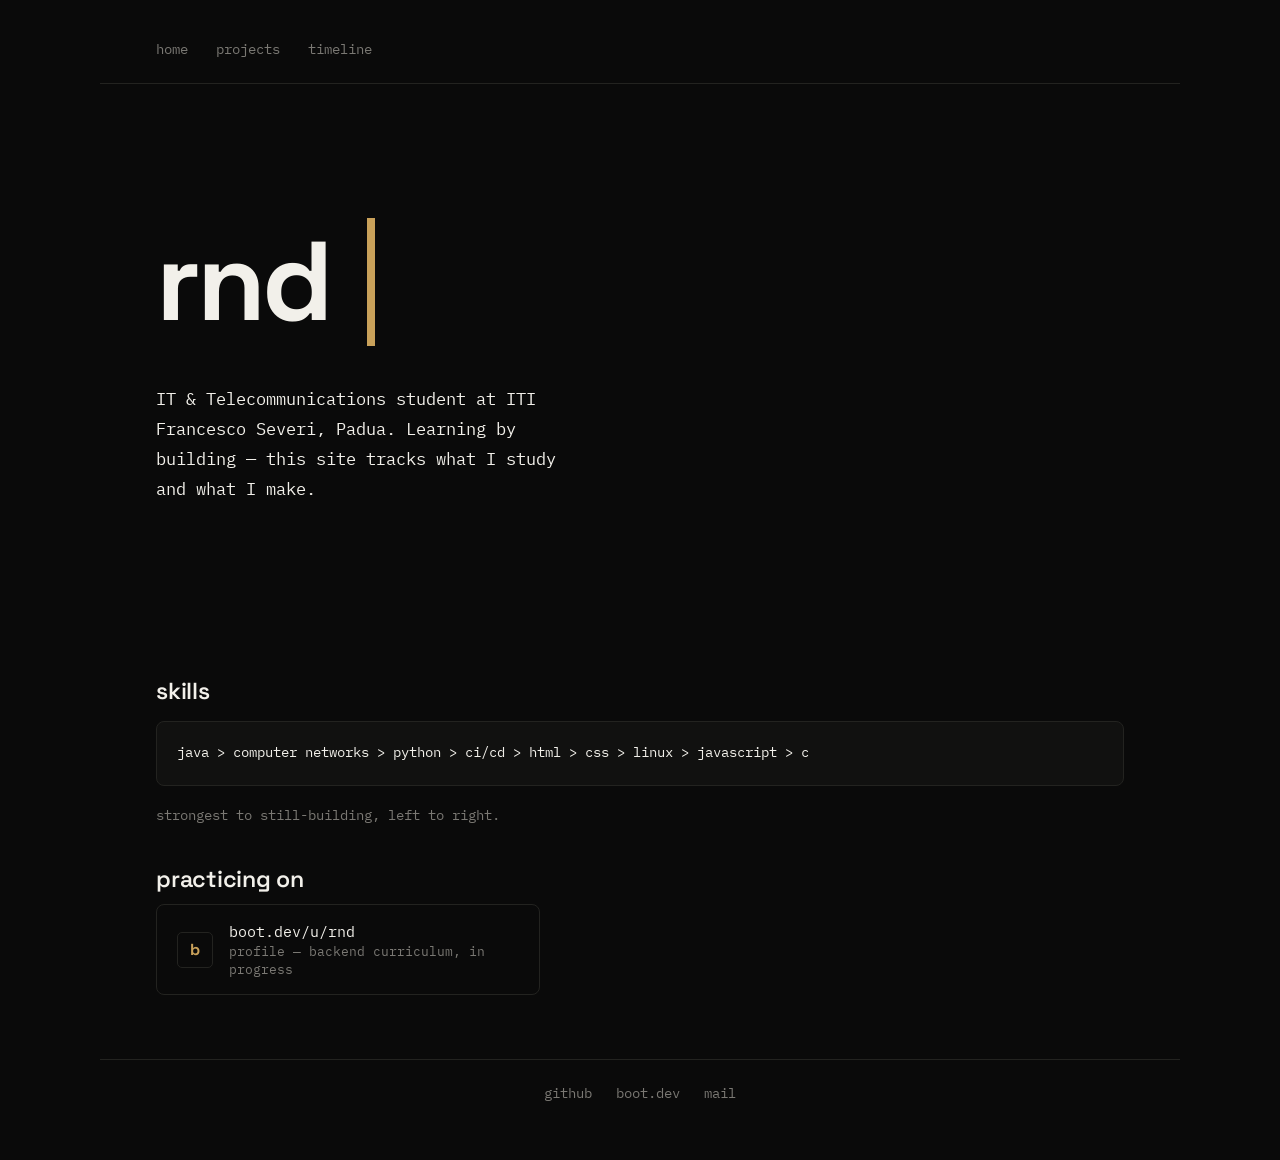
==== index.html @ cedd8c9e "Add files via upload" ====
<!DOCTYPE html>
<html lang="en">
<head>
  <meta charset="UTF-8">
  <meta name="viewport" content="width=device-width, initial-scale=1">
  <title>rnd — portfolio</title>
  <meta name="description" content="rnd — IT &amp; Telecommunications student. Portfolio, skills, and study timeline.">
  <link rel="stylesheet" href="style.css">
  <link rel="preconnect" href="https://fonts.googleapis.com">
  <link rel="preconnect" href="https://fonts.gstatic.com" crossorigin>
  <link href="https://fonts.googleapis.com/css2?family=IBM+Plex+Mono:wght@400;500;600;700&family=Space+Grotesk:wght@500;600;700&display=swap" rel="stylesheet">
</head>
<body>

  <nav class="nav">
    <a href="index.html">home</a>
    <a href="projects.html">projects</a>
    <a href="timeline.html">timeline</a>
  </nav>

  <main>
    <div class="hero-block">
      <h1 class="hero">rnd</h1>
      <p class="tagline entrance">IT &amp; Telecommunications student at ITI Francesco Severi, Padua. Learning by building — this site tracks what I study and what I make.</p>
    </div>

    <h2>skills</h2>
    <pre><code>java &gt; computer networks &gt; python &gt; ci/cd &gt; html &gt; css &gt; linux &gt; javascript &gt; c</code></pre>
    <p class="post-meta skills-note">strongest to still-building, left to right.</p>

    <h2>practicing on</h2>
    <a class="bootdev-card" href="https://www.boot.dev/u/rnd">
      <span class="bootdev-card__mark">b</span>
      <span class="bootdev-card__text">
        <span class="bootdev-card__name">boot.dev/u/rnd</span>
        <span class="bootdev-card__sub">profile — backend curriculum, in progress</span>
      </span>
    </a>
  </main>

  <footer class="footer">
    <a href="https://github.com/rndgvn">github</a>
    <a href="https://www.boot.dev/u/rnd">boot.dev</a>
    <a href="mailto:rnd.1.dev@gmail.com">mail</a>
  </footer>

</body>
</html>
---- style.css ----
/* ---- tokens ------------------------------------------------------------ */
:root {
  --bg:       #0a0a0a;
  --fg:       #f2f0ea;
  --dim:      #7a7873;
  --line:     #232320;
  --accent:   #c9a15a;
  --display:  "Space Grotesk", ui-sans-serif, system-ui, sans-serif;
  --mono:     "IBM Plex Mono", ui-monospace, Menlo, Consolas, monospace;
  --container: 1080px;
  --pad-x:    clamp(1.25rem, 5vw, 3.5rem);
  --radius:   8px;
  --spring:   cubic-bezier(.34, 1.56, .64, 1);
}

/* ---- base ---------------------------------------------------------------- */
*, *::before, *::after { box-sizing: border-box; }

html { background: var(--bg); }

body {
  margin: 0;
  background: var(--bg);
  color: var(--fg);
  font: 1rem/1.75 var(--mono);
}

.nav, main, .footer {
  max-width: var(--container);
  margin-left: auto;
  margin-right: auto;
  padding-left: var(--pad-x);
  padding-right: var(--pad-x);
}

a {
  color: var(--fg);
  text-decoration: none;
  border-bottom: 1px solid var(--line);
  transition: color .2s var(--spring), border-color .2s var(--spring);
}
a:hover {
  color: var(--accent);
  border-color: transparent;
  text-decoration-line: underline;
  text-decoration-style: wavy;
  text-decoration-color: var(--accent);
  text-underline-offset: 3px;
}

h1, h2, h3 { font-family: var(--display); line-height: 1.15; margin: 2.4rem 0 .6rem; font-weight: 600; letter-spacing: -.01em; }
h1 { font-weight: 700; letter-spacing: -.03em; }
h2 { font-size: 1.45rem; }
h3 { font-size: 1rem; color: var(--dim); font-weight: 500; letter-spacing: 0; }

img { max-width: 100%; height: auto; display: block; }

pre {
  background: #111110;
  border: 1px solid var(--line);
  border-radius: var(--radius);
  padding: 1.1rem 1.25rem;
  overflow-x: auto;
}
code { font-family: var(--mono); font-size: .9em; }
pre code { font-size: .85em; color: var(--fg); }

/* ---- nav / footer --------------------------------------------------------- */
.nav {
  display: flex;
  flex-wrap: wrap;
  gap: 1.75rem;
  padding-top: clamp(1.5rem, 4vh, 3rem);
  padding-bottom: 1rem;
  margin-bottom: 1rem;
  border-bottom: 1px solid var(--line);
}
.nav a {
  position: relative;
  color: var(--dim);
  font-size: .9rem;
  border-bottom: 0;
  padding-bottom: .35rem;
}
.nav a:hover { text-decoration: none; }
.nav a::after {
  content: "";
  position: absolute;
  left: 0; right: 0; bottom: 0;
  height: 2px;
  border-radius: 2px;
  background: var(--accent);
  transform: scaleX(0);
  transform-origin: left;
  transition: transform .35s var(--spring);
}
.nav a:hover { color: var(--fg); }
.nav a:hover::after { transform: scaleX(1); }

.footer {
  display: flex;
  flex-wrap: wrap;
  justify-content: center;
  gap: 1.5rem;
  margin-top: 4rem;
  padding-top: 1.25rem;
  padding-bottom: clamp(2rem, 6vh, 3.5rem);
  border-top: 1px solid var(--line);
  color: var(--dim);
}
.footer a { border-bottom: 0; color: var(--dim); font-size: .9rem; }
.footer a:hover { color: var(--accent); }

.post-meta { color: var(--dim); font-size: .9rem; font-family: var(--mono); }

/* ---- hero / motion --------------------------------------------------------- */
.hero-block {
  min-height: 60vh;
  display: flex;
  flex-direction: column;
  justify-content: center;
}

.hero {
  display: inline-block;
  overflow: hidden;
  white-space: nowrap;
  border-right: .08em solid var(--accent);
  width: 0;
  font-size: clamp(3rem, 12vw, 7rem);
  letter-spacing: -.03em;
  margin: 0 0 1.25rem;
  animation:
    type-in .5s steps(3, end) forwards,
    caret-blink .85s step-end infinite;
}
@keyframes type-in { from { width: 0; } to { width: 3ch; } }
@keyframes caret-blink { 50% { border-color: transparent; } }

.tagline {
  max-width: 42ch;
  font-size: 1.08rem;
}

.entrance {
  opacity: 0;
  animation: fade-in .6s var(--spring) forwards;
  animation-delay: .7s;
}
@keyframes fade-in { to { opacity: 1; } }

@media (prefers-reduced-motion: reduce) {
  .hero {
    width: auto; max-width: 100%; white-space: normal;
    border-right: 0; animation: none;
  }
  .entrance { opacity: 1; animation: none; }
}

/* ---- skills --------------------------------------------------------------- */
.skills-order { margin: 0 0 .4rem; }
.skills-note { margin: 0; }

/* ---- boot.dev card ---------------------------------------------------------- */
.bootdev-card {
  display: flex;
  align-items: center;
  gap: 1rem;
  margin-top: .75rem;
  padding: 1rem 1.25rem;
  border: 1px solid var(--line);
  border-radius: var(--radius);
  max-width: 24rem;
  transition: border-color .25s var(--spring), transform .25s var(--spring);
}
.bootdev-card:hover { border-color: var(--accent); transform: translateY(-3px); }
.bootdev-card__mark {
  flex: none;
  width: 2.25rem; height: 2.25rem;
  display: flex; align-items: center; justify-content: center;
  border: 1px solid var(--line);
  border-radius: calc(var(--radius) - 3px);
  color: var(--accent);
  font-family: var(--display);
  font-weight: 700;
}
.bootdev-card__text { line-height: 1.4; }
.bootdev-card__name { display: block; color: var(--fg); font-size: .95rem; }
.bootdev-card__sub { display: block; color: var(--dim); font-size: .8rem; }

/* ---- timeline -------------------------------------------------------------- */
.timeline { list-style: none; margin: 2rem 0 0; padding: 0; }

.tl {
  position: relative;
  padding: 0 0 1.85rem 1.75rem;
  border-left: 1px solid var(--line);
}
.tl:last-child { border-left-color: transparent; }

.tl::before {
  content: "";
  position: absolute;
  left: -4px;
  top: .5rem;
  width: 8px;
  height: 8px;
  border-radius: 2px;
  background: var(--accent);
}
.tl--planned::before { background: transparent; border: 1px solid var(--dim); }
.tl--planned .tl__body h2 { color: var(--dim); }

.tl__date {
  display: inline-block;
  color: var(--dim);
  font-size: .85rem;
  margin-bottom: .3rem;
}
.tl__body h2 { margin: 0 0 .3rem; font-size: 1.2rem; }
.tl__body p  { margin: .3rem 0 0; }

.tl__cert { margin-top: .65rem; }
.tl__cert a {
  display: inline-block;
  border: 1px solid var(--line);
  border-radius: var(--radius);
  padding: 3px;
  transition: border-color .25s var(--spring), transform .25s var(--spring);
}
.tl__cert a:hover { border-color: var(--accent); transform: translateY(-3px); text-decoration: none; }
.tl__cert img { display: block; width: 150px; height: auto; border-radius: calc(var(--radius) - 3px); }
.tl__cert-label {
  display: block;
  margin-top: .3rem;
  font-size: .8rem;
  color: var(--dim);
}

/* ---- empty state ------------------------------------------------------------ */
.empty {
  margin-top: 2rem;
  padding: 1.25rem 1.5rem;
  border-left: 2px solid var(--accent);
  border-radius: 0 var(--radius) var(--radius) 0;
  background: #111110;
  color: var(--dim);
}
.empty p { margin: 0 0 .6rem; }
.empty p:last-child { margin-bottom: 0; }
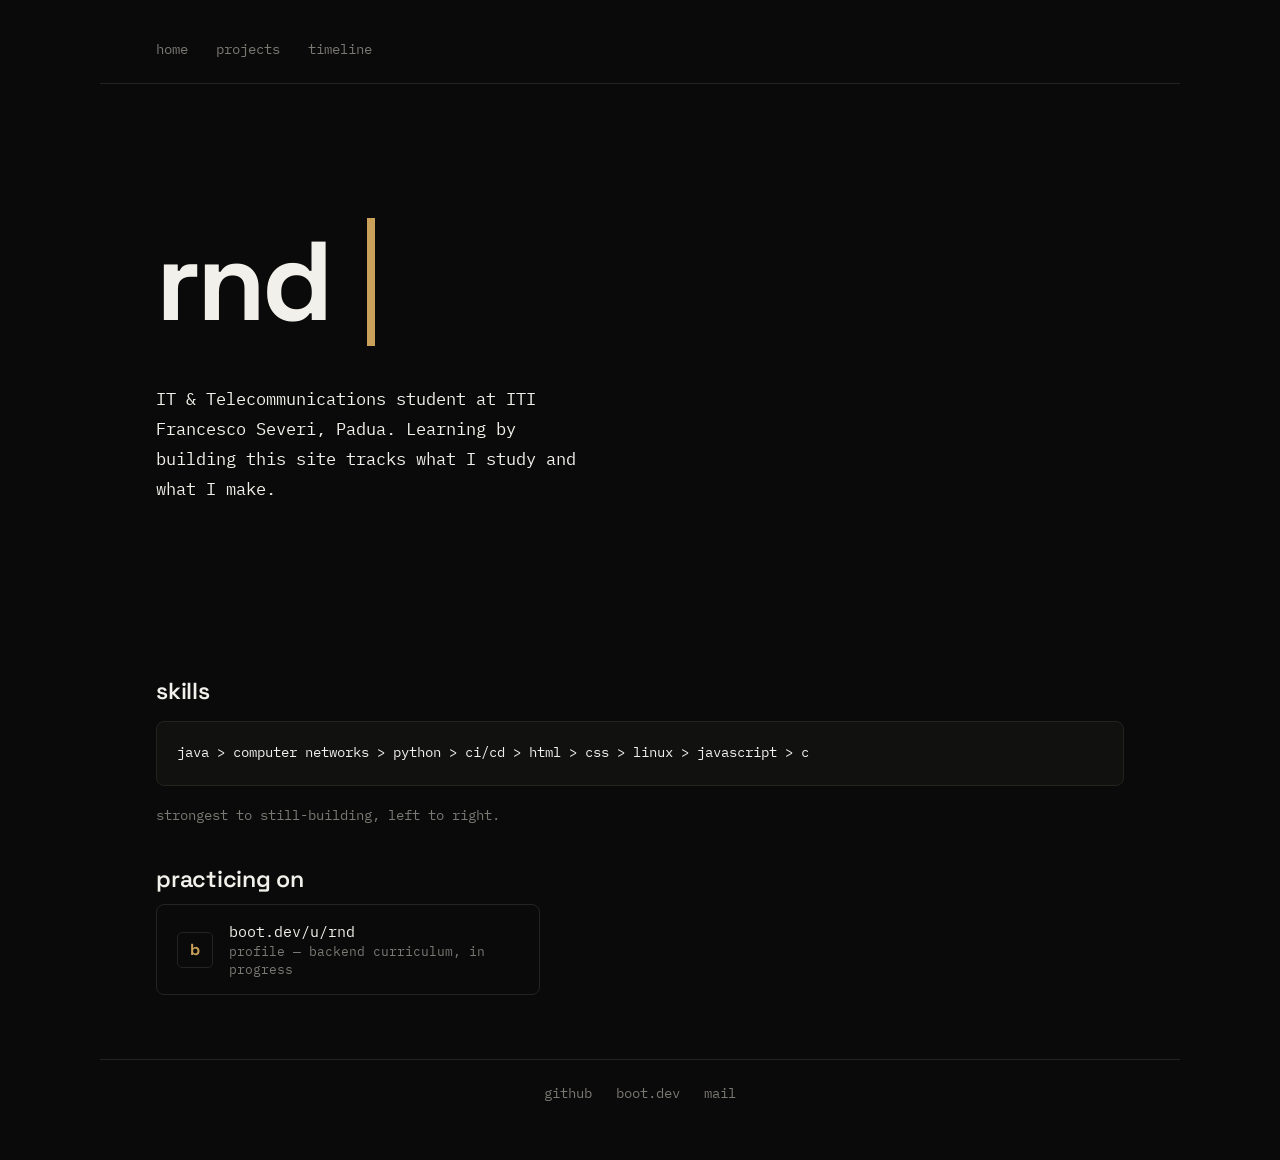
==== commit 6672ac6a: "Add files via upload" ====
--- a/index.html
+++ b/index.html
@@ -21,7 +21,7 @@
   <main>
     <div class="hero-block">
       <h1 class="hero">rnd</h1>
-      <p class="tagline entrance">IT &amp; Telecommunications student at ITI Francesco Severi, Padua. Learning by building — this site tracks what I study and what I make.</p>
+      <p class="tagline entrance">IT &amp; Telecommunications student at ITI Francesco Severi, Padua. Learning by building this site tracks what I study and what I make.</p>
     </div>
 
     <h2>skills</h2>
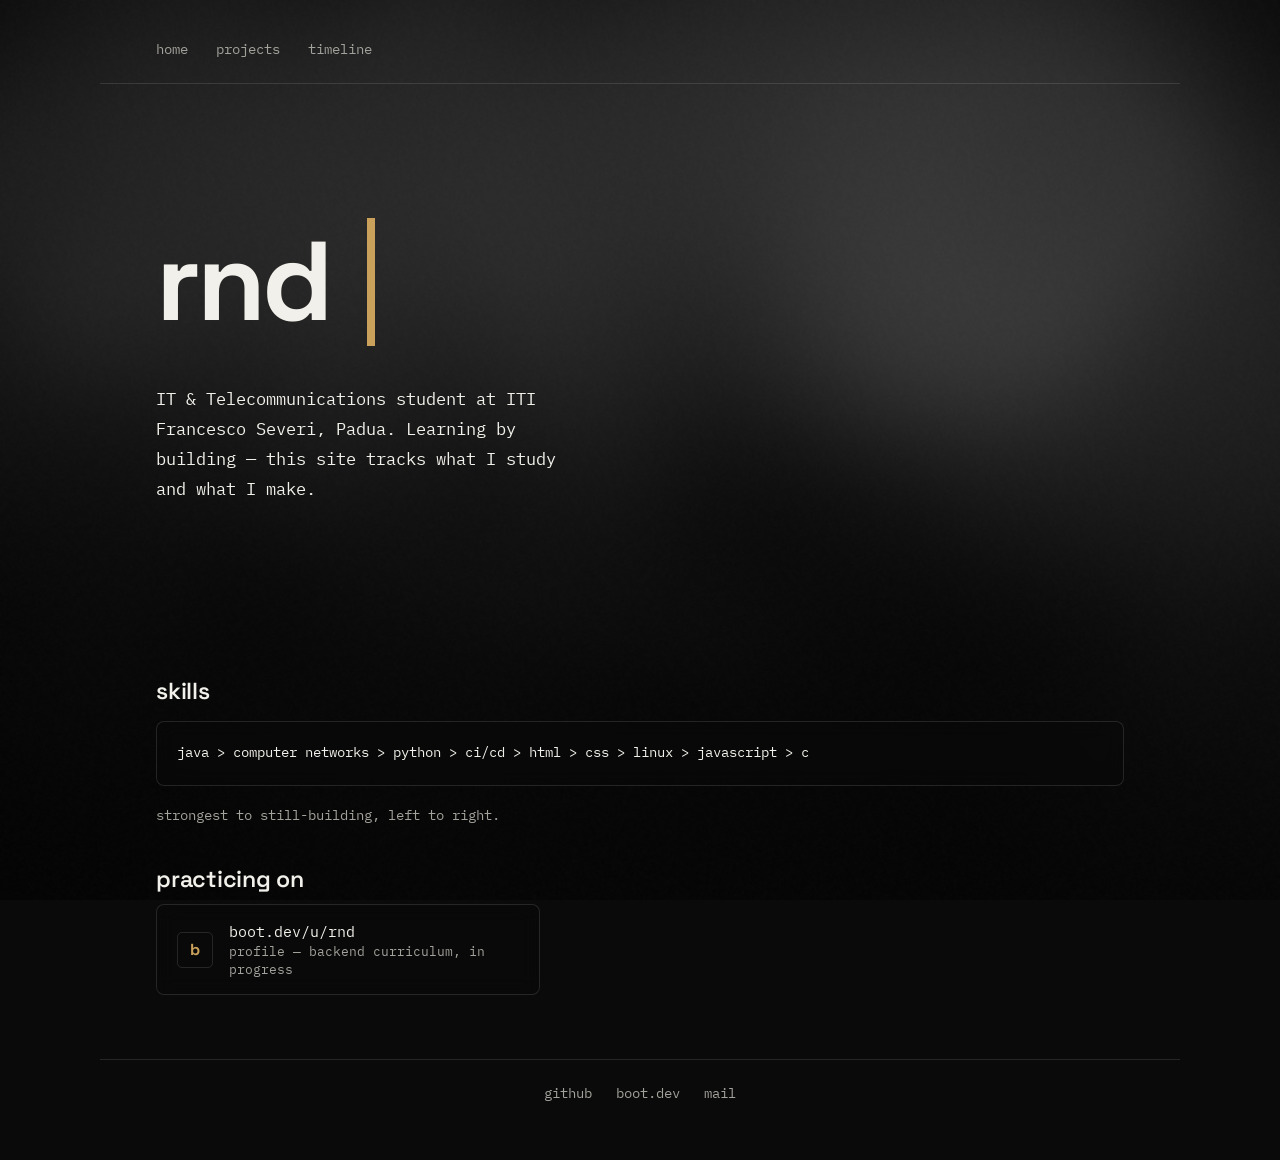
==== commit b2c8616b: "Add files via upload" ====
--- a/index.html
+++ b/index.html
@@ -12,6 +12,8 @@
 </head>
 <body>
 
+  <canvas id="bg" aria-hidden="true"></canvas>
+
   <nav class="nav">
     <a href="index.html">home</a>
     <a href="projects.html">projects</a>
@@ -21,7 +23,7 @@
   <main>
     <div class="hero-block">
       <h1 class="hero">rnd</h1>
-      <p class="tagline entrance">IT &amp; Telecommunications student at ITI Francesco Severi, Padua. Learning by building this site tracks what I study and what I make.</p>
+      <p class="tagline entrance">IT &amp; Telecommunications student at ITI Francesco Severi, Padua. Learning by building — this site tracks what I study and what I make.</p>
     </div>
 
     <h2>skills</h2>
@@ -44,5 +46,6 @@
     <a href="mailto:rnd.1.dev@gmail.com">mail</a>
   </footer>
 
+  <script src="js/gradient.js" defer></script>
 </body>
 </html>
--- a/style.css
+++ b/style.css
@@ -2,8 +2,8 @@
 :root {
   --bg:       #0a0a0a;
   --fg:       #f2f0ea;
-  --dim:      #7a7873;
-  --line:     #232320;
+  --dim:      #a3a19b;
+  --line:     rgba(242, 240, 234, .12);
   --accent:   #c9a15a;
   --display:  "Space Grotesk", ui-sans-serif, system-ui, sans-serif;
   --mono:     "IBM Plex Mono", ui-monospace, Menlo, Consolas, monospace;
@@ -20,9 +20,24 @@
 
 body {
   margin: 0;
-  background: var(--bg);
+  background: transparent;
   color: var(--fg);
   font: 1rem/1.75 var(--mono);
+}
+
+/* cursor-reactive gradient (js/gradient.js); the CSS gradient is the fallback */
+#bg {
+  position: fixed;
+  inset: 0;
+  width: 100%;
+  height: 100%;
+  z-index: -1;
+  display: block;
+  pointer-events: none;
+  background:
+    radial-gradient(60% 55% at 28% 22%, #1d1d1d 0%, transparent 70%),
+    radial-gradient(55% 50% at 78% 78%, #171717 0%, transparent 70%),
+    var(--bg);
 }
 
 .nav, main, .footer {
@@ -56,7 +71,9 @@
 img { max-width: 100%; height: auto; display: block; }
 
 pre {
-  background: #111110;
+  background: rgba(10, 10, 10, .55);
+  -webkit-backdrop-filter: blur(10px);
+  backdrop-filter: blur(10px);
   border: 1px solid var(--line);
   border-radius: var(--radius);
   padding: 1.1rem 1.25rem;
@@ -171,6 +188,9 @@
   border: 1px solid var(--line);
   border-radius: var(--radius);
   max-width: 24rem;
+  background: rgba(10, 10, 10, .45);
+  -webkit-backdrop-filter: blur(10px);
+  backdrop-filter: blur(10px);
   transition: border-color .25s var(--spring), transform .25s var(--spring);
 }
 .bootdev-card:hover { border-color: var(--accent); transform: translateY(-3px); }
@@ -243,7 +263,9 @@
   padding: 1.25rem 1.5rem;
   border-left: 2px solid var(--accent);
   border-radius: 0 var(--radius) var(--radius) 0;
-  background: #111110;
+  background: rgba(10, 10, 10, .55);
+  -webkit-backdrop-filter: blur(10px);
+  backdrop-filter: blur(10px);
   color: var(--dim);
 }
 .empty p { margin: 0 0 .6rem; }
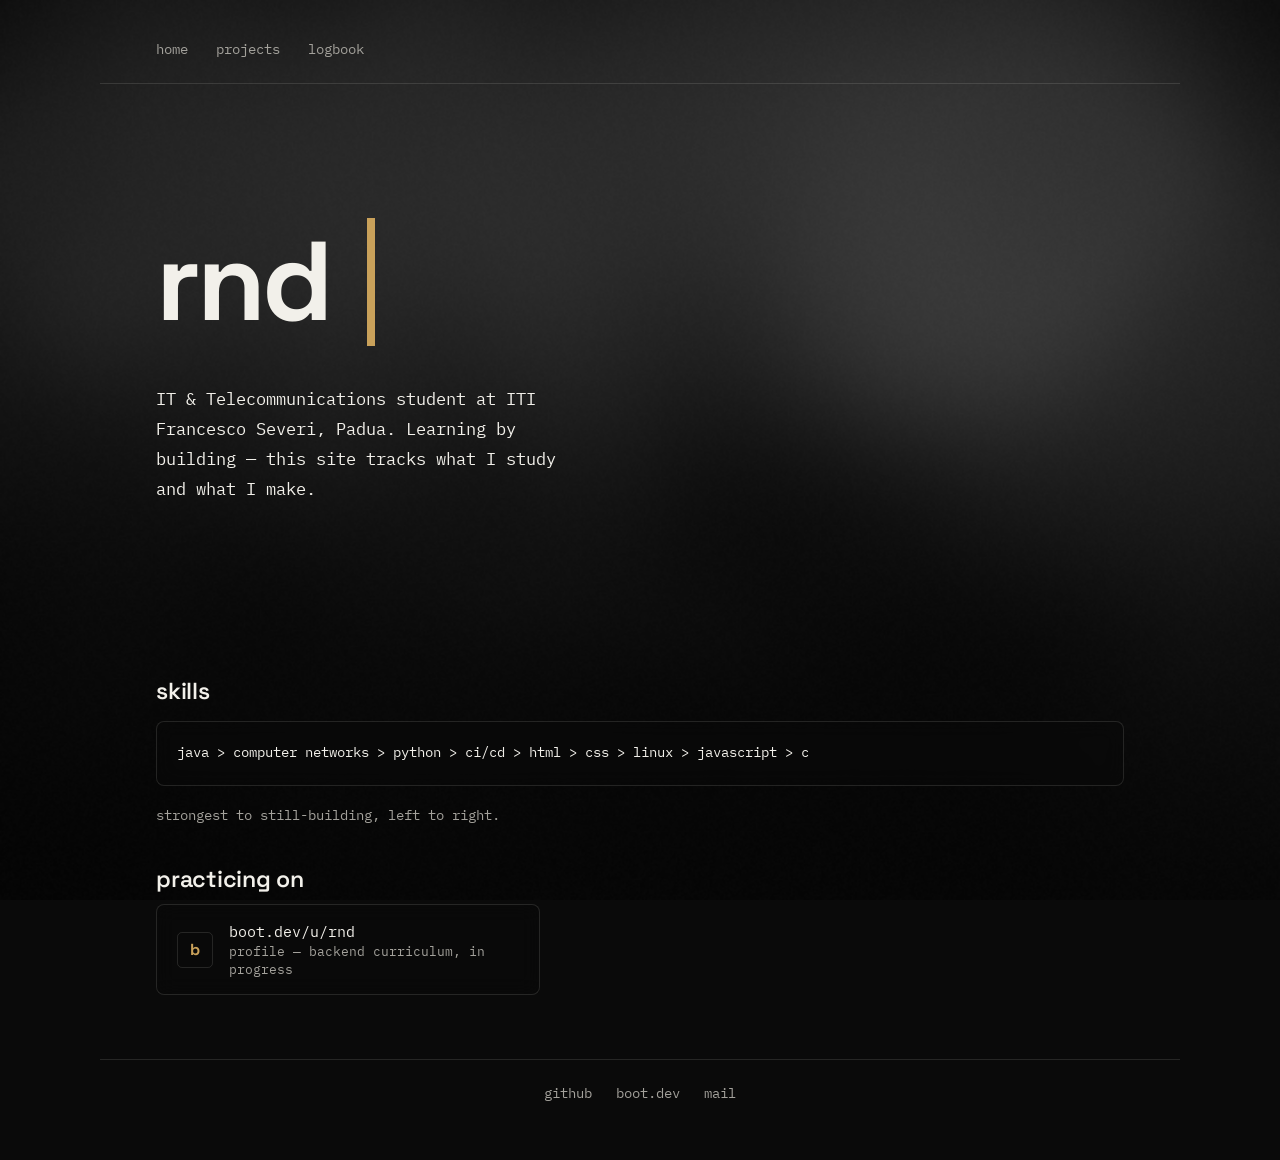
==== commit ad113d8b: "Add files via upload" ====
--- a/index.html
+++ b/index.html
@@ -4,7 +4,7 @@
   <meta charset="UTF-8">
   <meta name="viewport" content="width=device-width, initial-scale=1">
   <title>rnd — portfolio</title>
-  <meta name="description" content="rnd — IT &amp; Telecommunications student. Portfolio, skills, and study timeline.">
+  <meta name="description" content="rnd — IT &amp; Telecommunications student. Portfolio, skills, and study logbook.">
   <link rel="stylesheet" href="style.css">
   <link rel="preconnect" href="https://fonts.googleapis.com">
   <link rel="preconnect" href="https://fonts.gstatic.com" crossorigin>
@@ -17,7 +17,7 @@
   <nav class="nav">
     <a href="index.html">home</a>
     <a href="projects.html">projects</a>
-    <a href="timeline.html">timeline</a>
+    <a href="logbook.html">logbook</a>
   </nav>
 
   <main>
